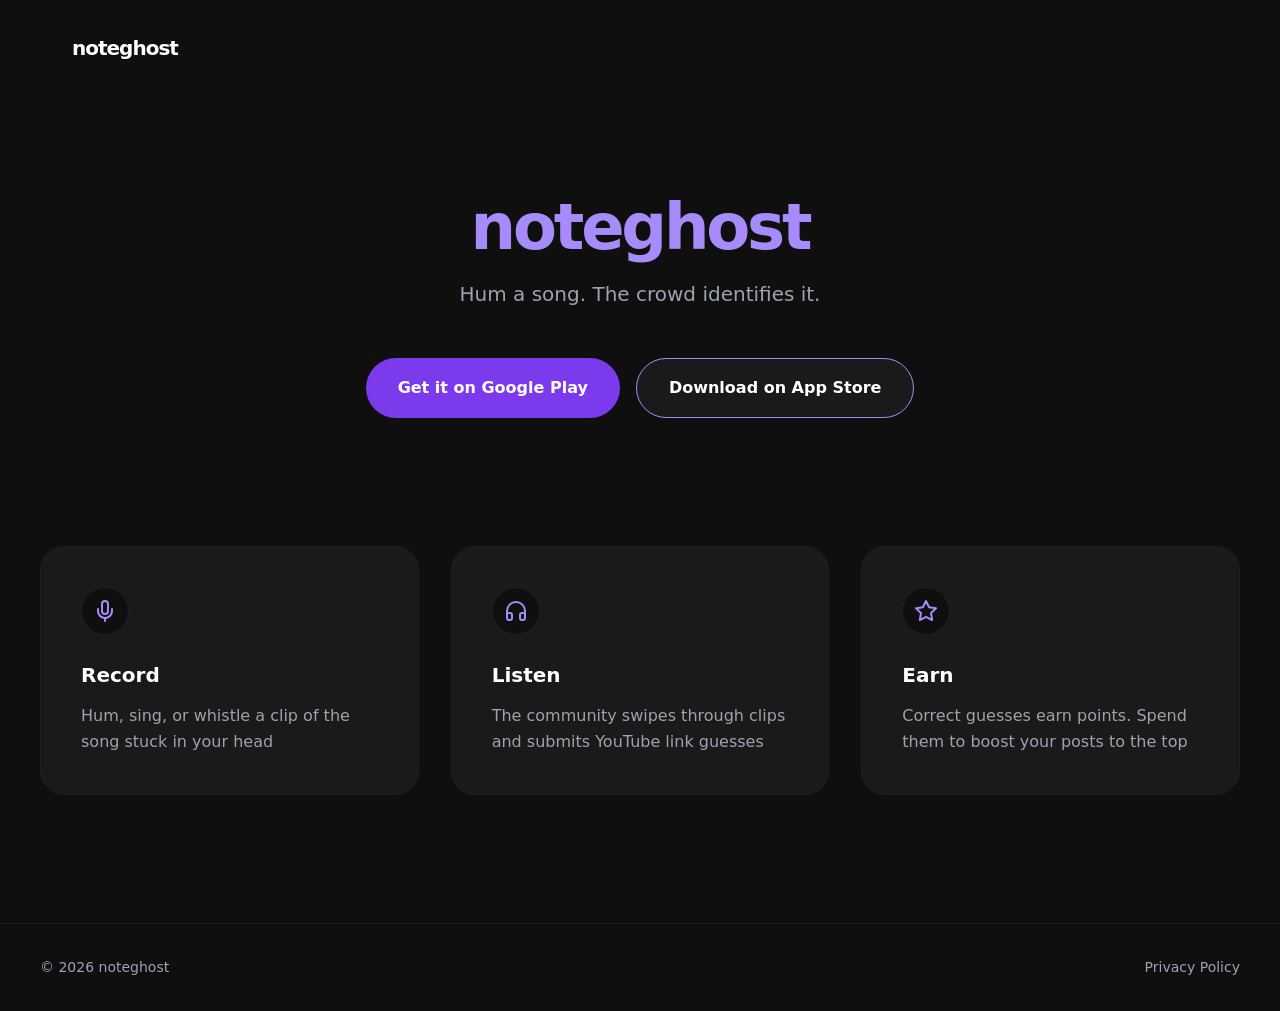
==== index.html @ 2f95b3a6 "init: noteghost marketing site" ====
<!DOCTYPE html>
<html lang="en">
<head>
  <meta charset="UTF-8">
  <meta name="viewport" content="width=device-width, initial-scale=1.0">
  <meta name="description" content="Hum a song. The crowd identifies it.">
  <meta property="og:title" content="noteghost">
  <meta property="og:description" content="Hum a song. The crowd identifies it.">
  <meta name="theme-color" content="#0F0F0F">
  <title>noteghost</title>
  <link rel="stylesheet" href="style.css">
</head>
<body>
  <header>
    <a href="/" class="logo">noteghost</a>
  </header>

  <main>
    <section class="hero container">
      <h1>noteghost</h1>
      <p>Hum a song. The crowd identifies it.</p>
      <div class="buttons">
        <a href="#" class="btn btn-primary">Get it on Google Play</a>
        <a href="#" class="btn btn-outline">Download on App Store</a>
      </div>
    </section>

    <section class="features container">
      <div class="grid">
        <div class="card">
          <div class="card-icon">
            <svg xmlns="http://www.w3.org/2000/svg" width="24" height="24" viewBox="0 0 24 24" fill="none" stroke="currentColor" stroke-width="2" stroke-linecap="round" stroke-linejoin="round"><path d="M12 2a3 3 0 0 0-3 3v7a3 3 0 0 0 6 0V5a3 3 0 0 0-3-3Z"/><path d="M19 10v2a7 7 0 0 1-14 0v-2"/><line x1="12" x2="12" y1="19" y2="22"/></svg>
          </div>
          <h3>Record</h3>
          <p>Hum, sing, or whistle a clip of the song stuck in your head</p>
        </div>
        <div class="card">
          <div class="card-icon">
            <svg xmlns="http://www.w3.org/2000/svg" width="24" height="24" viewBox="0 0 24 24" fill="none" stroke="currentColor" stroke-width="2" stroke-linecap="round" stroke-linejoin="round"><path d="M3 18v-6a9 9 0 0 1 18 0v6"/><path d="M21 19a2 2 0 0 1-2 2h-1a2 2 0 0 1-2-2v-3a2 2 0 0 1 2-2h3zM3 19a2 2 0 0 0 2 2h1a2 2 0 0 0 2-2v-3a2 2 0 0 0-2-2H3z"/></svg>
          </div>
          <h3>Listen</h3>
          <p>The community swipes through clips and submits YouTube link guesses</p>
        </div>
        <div class="card">
          <div class="card-icon">
            <svg xmlns="http://www.w3.org/2000/svg" width="24" height="24" viewBox="0 0 24 24" fill="none" stroke="currentColor" stroke-width="2" stroke-linecap="round" stroke-linejoin="round"><polygon points="12 2 15.09 8.26 22 9.27 17 14.14 18.18 21.02 12 17.77 5.82 21.02 7 14.14 2 9.27 8.91 8.26 12 2"/></svg>
          </div>
          <h3>Earn</h3>
          <p>Correct guesses earn points. Spend them to boost your posts to the top</p>
        </div>
      </div>
    </section>
  </main>

  <footer>
    <div class="footer-content">
      <span>&copy; 2026 noteghost</span>
      <a href="/privacy.html">Privacy Policy</a>
    </div>
  </footer>
</body>
</html>
---- style.css ----
:root {
  --bg: #0F0F0F;
  --surface: #1a1a1a;
  --border: #1f1f1f;
  --accent: #a78bfa;
  --primary: #7c3aed;
  --text: #ffffff;
  --muted: #9CA3AF;
}

* {
  box-sizing: border-box;
  margin: 0;
  padding: 0;
}

body {
  background-color: var(--bg);
  color: var(--text);
  font-family: system-ui, -apple-system, sans-serif;
  line-height: 1.6;
  display: flex;
  flex-direction: column;
  min-height: 100vh;
}

a {
  color: inherit;
  text-decoration: none;
  transition: color 0.2s;
}

header {
  padding: 2rem;
  max-width: 1200px;
  margin: 0 auto;
  width: 100%;
}

.logo {
  color: var(--text);
  font-weight: 700;
  font-size: 1.25rem;
  letter-spacing: -0.05em;
}

main {
  flex: 1;
  display: flex;
  flex-direction: column;
}

.container {
  max-width: 1200px;
  margin: 0 auto;
  padding: 0 2rem;
  width: 100%;
}

.container-narrow {
  max-width: 680px;
  margin: 0 auto;
  padding: 0 2rem;
  width: 100%;
}

/* Hero Section */
.hero {
  text-align: center;
  padding: 6rem 0 4rem;
}

.hero h1 {
  color: var(--accent);
  font-size: 4rem;
  letter-spacing: -0.05em;
  margin-bottom: 1rem;
  line-height: 1.1;
}

.hero p {
  font-size: 1.25rem;
  color: var(--muted);
  margin-bottom: 3rem;
  max-width: 600px;
  margin-left: auto;
  margin-right: auto;
}

.buttons {
  display: flex;
  gap: 1rem;
  justify-content: center;
  flex-wrap: wrap;
}

.btn {
  display: inline-flex;
  align-items: center;
  justify-content: center;
  padding: 1rem 2rem;
  border-radius: 9999px;
  font-weight: 600;
  transition: opacity 0.2s;
}

.btn:hover {
  opacity: 0.9;
}

.btn-primary {
  background-color: var(--primary);
  color: #fff;
}

.btn-outline {
  background-color: var(--surface);
  color: var(--text);
  border: 1px solid var(--accent);
}

/* Features Section */
.features {
  padding: 4rem 0 8rem;
}

.grid {
  display: grid;
  grid-template-columns: repeat(auto-fit, minmax(300px, 1fr));
  gap: 2rem;
}

.card {
  background-color: var(--surface);
  border: 1px solid var(--border);
  padding: 2.5rem;
  border-radius: 1.5rem;
}

.card-icon {
  width: 48px;
  height: 48px;
  display: flex;
  align-items: center;
  justify-content: center;
  border-radius: 50%;
  background-color: var(--bg);
  border: 1px solid var(--border);
  color: var(--accent);
  margin-bottom: 1.5rem;
}

.card h3 {
  font-size: 1.25rem;
  margin-bottom: 0.75rem;
  color: var(--text);
}

.card p {
  color: var(--muted);
}

/* Privacy Page */
.privacy {
  padding: 2rem 0 6rem;
}

.privacy h1 {
  margin-bottom: 3rem;
  font-size: 2.5rem;
  letter-spacing: -0.03em;
}

.privacy h2 {
  margin-top: 3rem;
  margin-bottom: 1rem;
  font-size: 1.5rem;
  color: var(--text);
}

.privacy p, .privacy ul {
  margin-bottom: 1.5rem;
  color: var(--muted);
}

.privacy ul {
  padding-left: 1.5rem;
}

.privacy li {
  margin-bottom: 0.5rem;
}

/* Footer */
footer {
  padding: 2rem;
  border-top: 1px solid var(--border);
  margin-top: auto;
}

.footer-content {
  max-width: 1200px;
  margin: 0 auto;
  display: flex;
  justify-content: space-between;
  align-items: center;
  color: var(--muted);
  font-size: 0.875rem;
}

.footer-content a:hover {
  color: var(--text);
}

@media (max-width: 768px) {
  .hero {
    padding: 4rem 0 3rem;
  }
  .hero h1 {
    font-size: 3rem;
  }
  .footer-content {
    flex-direction: column;
    gap: 1rem;
    text-align: center;
  }
}
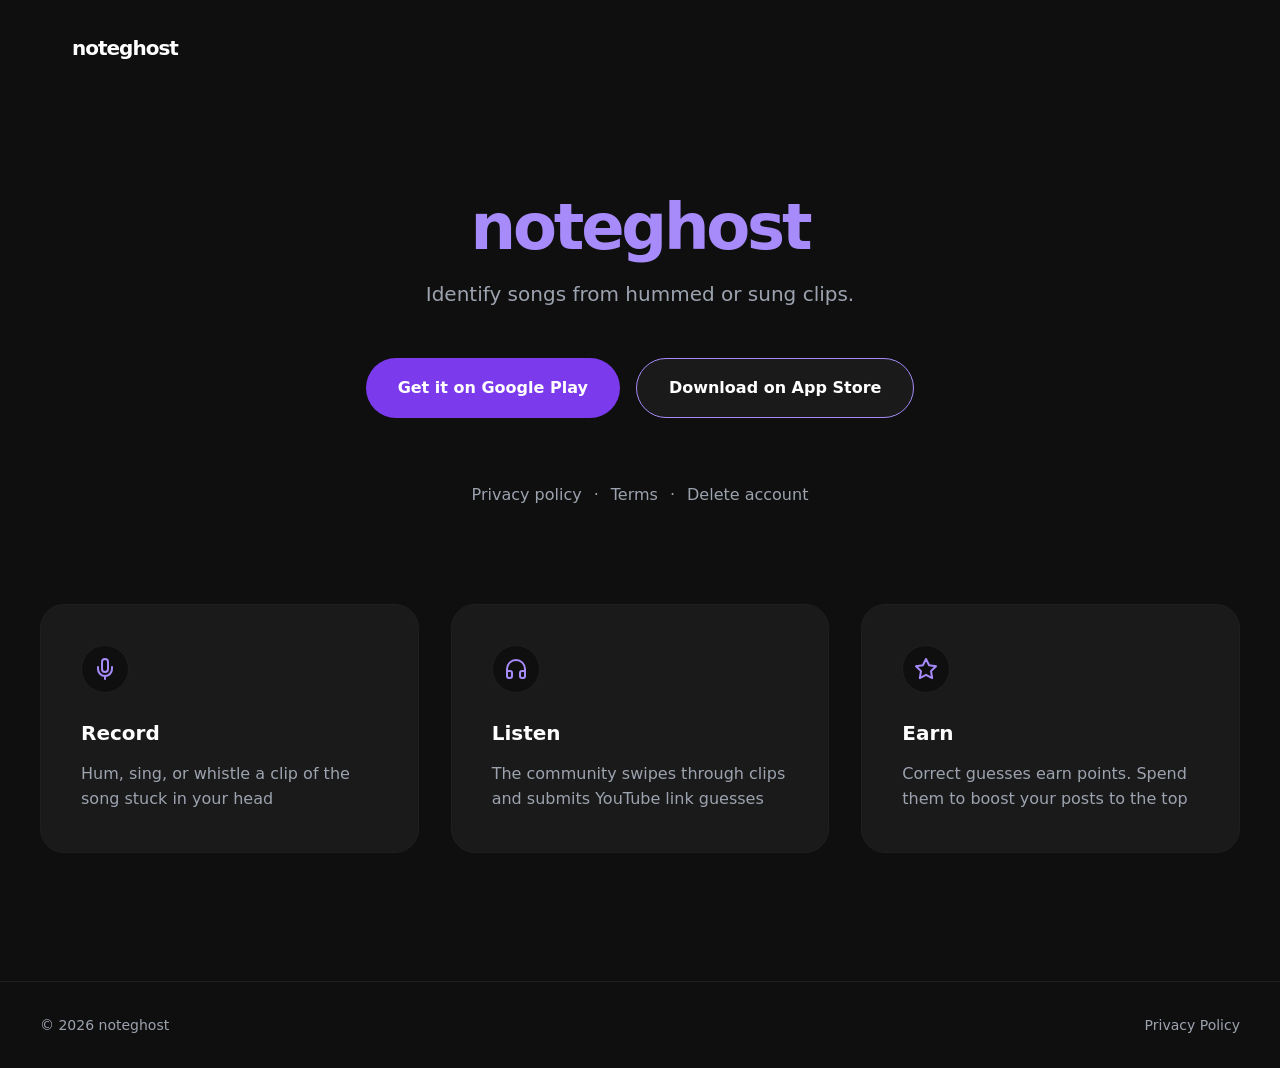
==== commit fa71dadc: "Add delete account and terms of service pages; update privacy policy and index page" ====
--- a/index.html
+++ b/index.html
@@ -3,9 +3,9 @@
 <head>
   <meta charset="UTF-8">
   <meta name="viewport" content="width=device-width, initial-scale=1.0">
-  <meta name="description" content="Hum a song. The crowd identifies it.">
+  <meta name="description" content="noteghost helps people identify hummed or sung songs.">
   <meta property="og:title" content="noteghost">
-  <meta property="og:description" content="Hum a song. The crowd identifies it.">
+  <meta property="og:description" content="noteghost helps people identify hummed or sung songs.">
   <meta name="theme-color" content="#0F0F0F">
   <title>noteghost</title>
   <link rel="stylesheet" href="style.css">
@@ -18,11 +18,19 @@
   <main>
     <section class="hero container">
       <h1>noteghost</h1>
-      <p>Hum a song. The crowd identifies it.</p>
+      <p>Identify songs from hummed or sung clips.</p>
       <div class="buttons">
-        <a href="#" class="btn btn-primary">Get it on Google Play</a>
-        <a href="#" class="btn btn-outline">Download on App Store</a>
+        <a href="https://play.google.com/store/apps/details?id=com.noteghost.app" class="btn btn-primary">Get it on Google Play</a>
+        <a href="https://www.apple.com/app-store/" class="btn btn-outline">Download on App Store</a>
       </div>
+    </section>
+
+    <section class="container-narrow legal-link">
+      <a href="/privacy">Privacy policy</a>
+      <span>·</span>
+      <a href="/terms">Terms</a>
+      <span>·</span>
+      <a href="/delete-account">Delete account</a>
     </section>
 
     <section class="features container">
@@ -55,8 +63,8 @@
   <footer>
     <div class="footer-content">
       <span>&copy; 2026 noteghost</span>
-      <a href="/privacy.html">Privacy Policy</a>
+      <a href="/privacy">Privacy Policy</a>
     </div>
   </footer>
 </body>
-</html>+</html>
--- a/style.css
+++ b/style.css
@@ -122,6 +122,18 @@
 /* Features Section */
 .features {
   padding: 4rem 0 8rem;
+}
+
+.legal-link {
+  display: flex;
+  justify-content: center;
+  gap: 0.75rem;
+  color: var(--muted);
+  padding-bottom: 2rem;
+}
+
+.legal-page {
+  padding: 2rem 0 6rem;
 }
 
 .grid {
@@ -224,4 +236,4 @@
     gap: 1rem;
     text-align: center;
   }
-}+}
